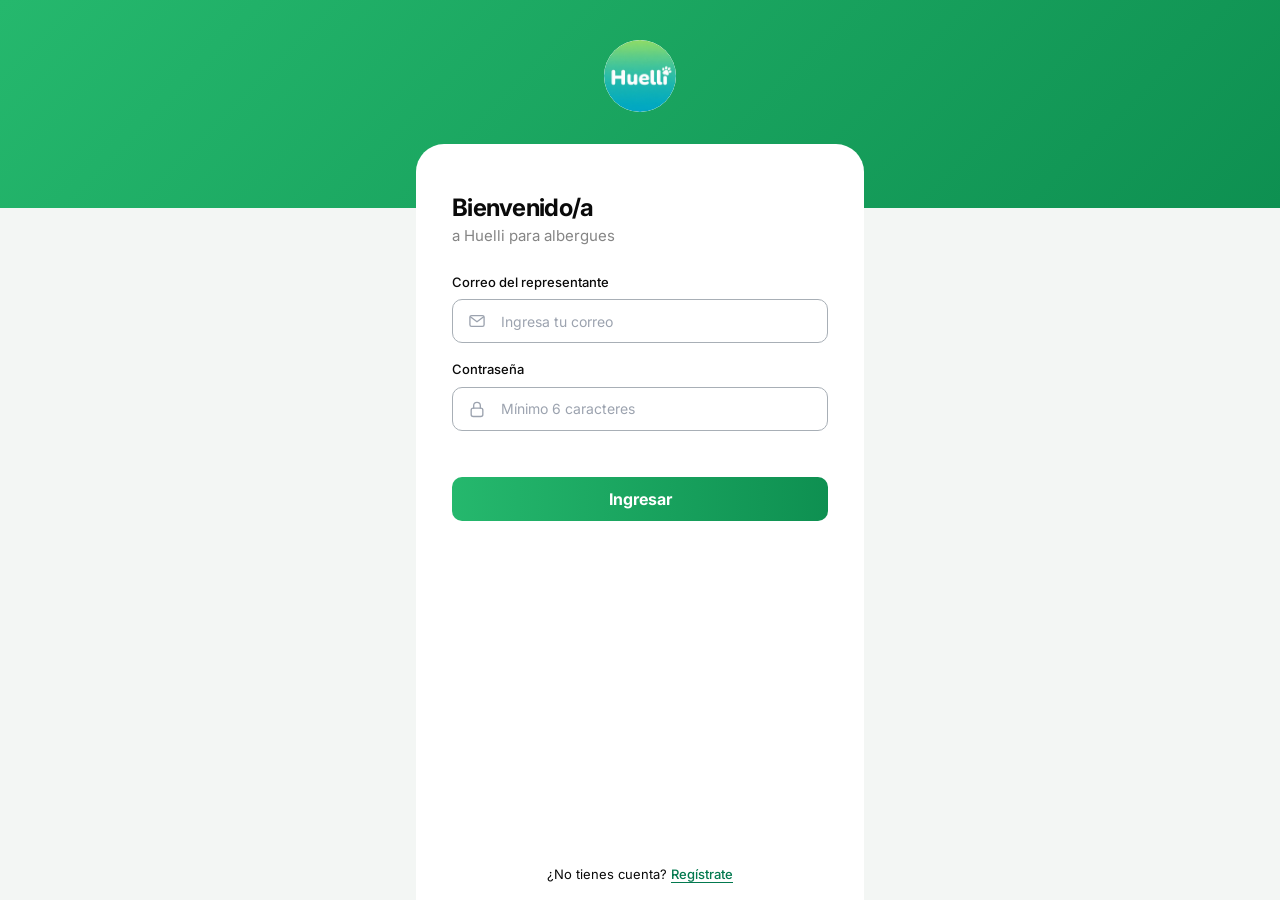
==== pages/albergue/login-albergue.html @ 8eae9578 "Update MVP screens, tutor link, and README." ====
<!DOCTYPE html>
<html lang="es">
<head>
  <meta charset="UTF-8" />
  <meta name="viewport" content="width=device-width, initial-scale=1.0, viewport-fit=cover" />
  <meta name="description" content="Inicio de sesión para albergues — Huelli MVP." />
  <title>Bienvenido/a · Albergue · Huelli MVP</title>
  <link rel="icon" href="../../assets/favicon.svg" type="image/svg+xml" />
  <link rel="preconnect" href="https://fonts.googleapis.com" />
  <link rel="preconnect" href="https://fonts.gstatic.com" crossorigin />
  <link href="https://fonts.googleapis.com/css2?family=Inter:wght@400;500;600;700&display=swap" rel="stylesheet" />
  <link rel="stylesheet" href="../../css/mvp.css?v=mvp-only" />
</head>
<body class="font-sans mvp-app mvp-login">
  <div class="mvp-shell mvp-shell--sheet">
    <p id="liveStatus" class="mvp-live-status" aria-live="polite" aria-atomic="true"></p>

    <header class="mvp-sheet-header mvp-login-hero">
      <div class="mvp-login-hero-inner">
        <div class="mvp-login-hero-badge">
          <img class="mvp-login-logo" src="../../assets/huelli-logo.jpg" alt="Huelli" />
        </div>
      </div>
    </header>

    <section class="mvp-sheet mvp-login-sheet">
      <div class="mvp-login-welcome">
        <h1 class="mvp-login-welcome-title">Bienvenido/a</h1>
        <p class="mvp-login-welcome-sub">a Huelli para albergues</p>
      </div>

      <form id="loginForm" class="huelli-form mvp-sheet-form mvp-login-form" novalidate>
        <div class="form-field mvp-form-field mvp-login-field">
          <label class="form-label" for="correo">Correo del representante</label>
          <div class="mvp-outline-field mvp-outline-field--static">
            <input
              id="correo"
              class="dash-input mvp-login-input"
              type="email"
              autocomplete="email"
              placeholder="Ingresa tu correo"
            />
            <span class="mvp-field-icon" aria-hidden="true">
              <svg viewBox="0 0 24 24" fill="none" stroke="currentColor" stroke-width="1.6" stroke-linecap="round" stroke-linejoin="round">
                <rect x="3.5" y="5.5" width="17" height="13" rx="2"/>
                <path d="m4 7 8 6 8-6"/>
              </svg>
            </span>
          </div>
          <p class="field-error" data-error-for="correo" hidden></p>
        </div>

        <div class="form-field mvp-form-field mvp-login-field">
          <label class="form-label" for="contrasena">Contraseña</label>
          <div class="mvp-outline-field mvp-outline-field--static">
            <input
              id="contrasena"
              class="dash-input mvp-login-input mvp-input-password"
              type="password"
              autocomplete="current-password"
              placeholder="Mínimo 6 caracteres"
            />
            <span class="mvp-field-icon mvp-field-icon--lock" aria-hidden="true">
              <svg viewBox="0 0 24 24" fill="none" stroke="currentColor" stroke-width="1.6" stroke-linecap="round" stroke-linejoin="round">
                <rect x="5" y="11" width="14" height="10" rx="2.5"/>
                <path d="M8 11V8a4 4 0 0 1 8 0v3"/>
              </svg>
            </span>
          </div>
          <p class="field-error" data-error-for="contrasena" hidden></p>
        </div>

        <button id="loginSubmit" type="submit" class="huelli-button mvp-submit mvp-touch-target" aria-busy="false">
          <span class="mvp-submit-label">Ingresar</span>
        </button>
      </form>

      <p class="mvp-login-help">
        ¿No tienes cuenta?
        <a href="signup-albergue.html">Regístrate</a>
      </p>
    </section>
  </div>

  <script src="../../js/mvp-shared.js"></script>
  <script src="../../js/auth-albergue.js"></script>
</body>
</html>
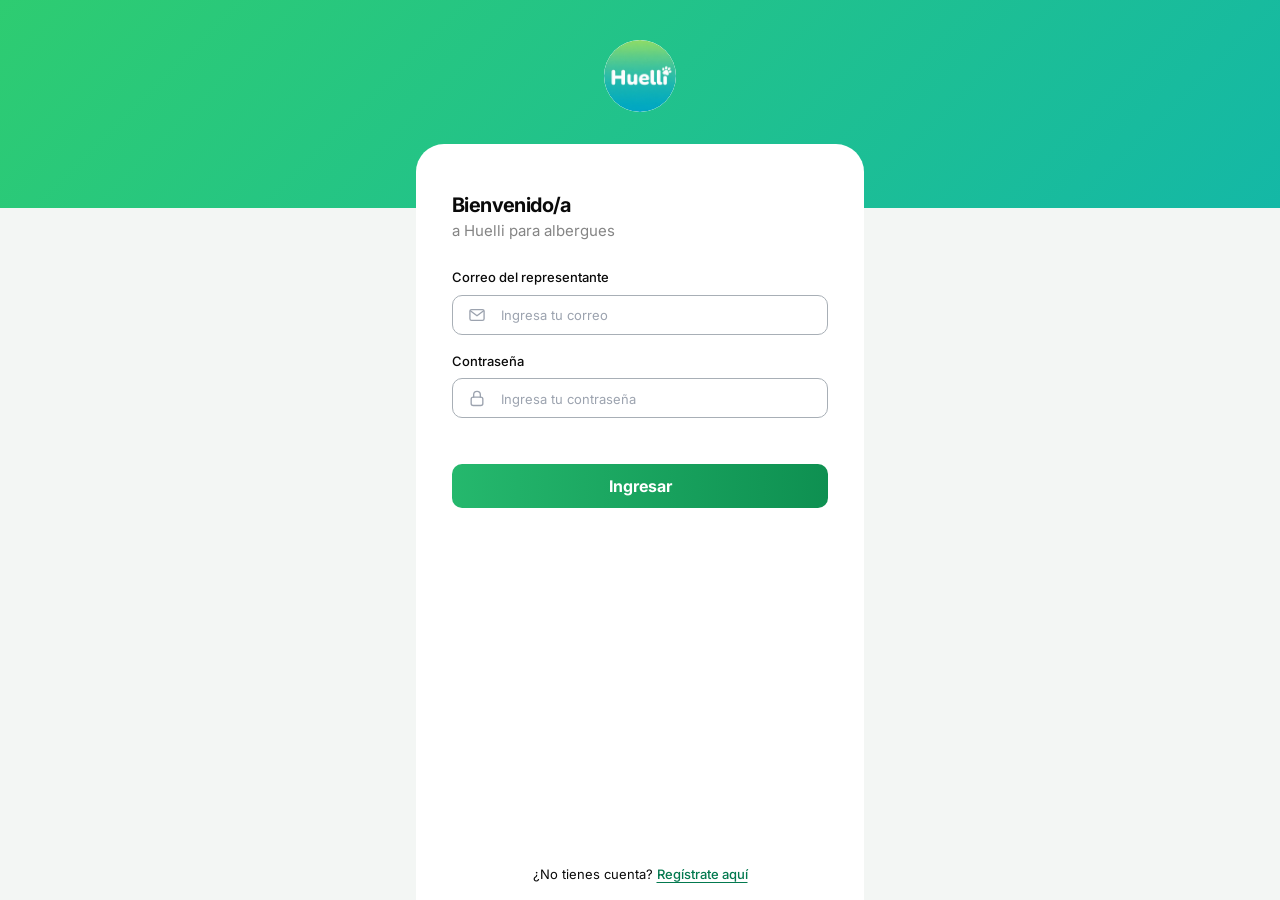
==== commit d5434488: "Rename mascota to animal and add the map objective. Aligns paths and Spanish copy with animal wordin" ====
--- a/pages/albergue/login-albergue.html
+++ b/pages/albergue/login-albergue.html
@@ -9,7 +9,7 @@
   <link rel="preconnect" href="https://fonts.googleapis.com" />
   <link rel="preconnect" href="https://fonts.gstatic.com" crossorigin />
   <link href="https://fonts.googleapis.com/css2?family=Inter:wght@400;500;600;700&display=swap" rel="stylesheet" />
-  <link rel="stylesheet" href="../../css/mvp.css?v=mvp-only" />
+  <link rel="stylesheet" href="../../css/mvp.css?v=ds-foundations" />
 </head>
 <body class="font-sans mvp-app mvp-login">
   <div class="mvp-shell mvp-shell--sheet">
@@ -58,7 +58,7 @@
               class="dash-input mvp-login-input mvp-input-password"
               type="password"
               autocomplete="current-password"
-              placeholder="Mínimo 6 caracteres"
+              placeholder="Ingresa tu contraseña"
             />
             <span class="mvp-field-icon mvp-field-icon--lock" aria-hidden="true">
               <svg viewBox="0 0 24 24" fill="none" stroke="currentColor" stroke-width="1.6" stroke-linecap="round" stroke-linejoin="round">
@@ -77,12 +77,16 @@
 
       <p class="mvp-login-help">
         ¿No tienes cuenta?
-        <a href="signup-albergue.html">Regístrate</a>
+        <a href="signup-albergue.html">Regístrate aquí</a>
       </p>
     </section>
   </div>
 
-  <script src="../../js/mvp-shared.js"></script>
-  <script src="../../js/auth-albergue.js"></script>
+  <script src="../../js/mvp-shared.js?v=pass8"></script>
+  <script src="../../js/auth-albergue.js?v=pass8"></script>
 </body>
 </html>
+
+
+
+
--- a/css/mvp.css
+++ b/css/mvp.css
@@ -0,0 +1,2175 @@
+@import url("./tokens.css");
+
+/* mvp.css — pantallas del MVP. Tokens: tokens.css */
+
+/* ——— 1) Base / reset (todas las páginas) ——— */
+
+*,
+*::before,
+*::after {
+  box-sizing: border-box;
+}
+
+html {
+  overflow-x: hidden;
+  -webkit-text-size-adjust: 100%;
+  background: var(--huelli-color-bg);
+}
+
+body,
+.font-sans,
+.mvp-app {
+  margin: 0;
+  font-family: var(--huelli-font-family);
+  color: var(--huelli-color-text);
+  -webkit-font-smoothing: antialiased;
+  -moz-osx-font-smoothing: grayscale;
+}
+
+img {
+  max-width: 100%;
+  height: auto;
+  display: block;
+}
+
+button,
+input,
+select,
+textarea {
+  font: inherit;
+  color: inherit;
+}
+
+/* ——— 2) Primitivos compartidos (form, button, chip, select)
+     Usados en login, signup, panel, registrar y modal tutor ——— */
+
+.huelli-form {
+  display: flex;
+  flex-direction: column;
+  gap: 22px;
+}
+
+.form-field {
+  display: flex;
+  flex-direction: column;
+  gap: 0;
+  min-width: 0;
+}
+
+.form-label {
+  display: block;
+  margin: 0 0 6px;
+  font-size: var(--huelli-font-sm);
+  line-height: 1.35;
+  font-weight: 500;
+  color: var(--huelli-color-text);
+}
+
+.dash-input {
+  width: 100%;
+  box-sizing: border-box;
+  margin: 0;
+  min-height: var(--huelli-control-input);
+  padding: 0 14px;
+  border: 1px solid var(--huelli-color-border);
+  border-radius: var(--huelli-radius-sm);
+  background: var(--huelli-color-surface);
+  color: var(--huelli-color-text);
+  font-size: var(--huelli-font-body);
+  line-height: 1.35;
+  outline: none;
+}
+
+.dash-input::placeholder {
+  color: var(--huelli-color-placeholder);
+  opacity: 1;
+  font-size: var(--huelli-font-sm);
+}
+
+.huelli-button {
+  display: inline-flex;
+  align-items: center;
+  justify-content: center;
+  min-height: var(--huelli-control-md);
+  box-sizing: border-box;
+  padding: 0 22px;
+  border: 1px solid var(--huelli-color-primary);
+  border-radius: var(--huelli-radius-md);
+  background: var(--huelli-color-primary);
+  color: var(--huelli-color-on-primary);
+  font-size: var(--huelli-font-body);
+  font-weight: 600;
+  line-height: 1;
+  text-decoration: none;
+  cursor: pointer;
+  transition: background-color var(--huelli-transition-fast), border-color var(--huelli-transition-fast);
+}
+
+.huelli-button:hover,
+.huelli-button:focus-visible {
+  border-color: var(--huelli-color-primary-hover);
+  background: var(--huelli-color-primary-hover);
+  color: var(--huelli-color-on-primary);
+}
+
+.huelli-button--secondary {
+  border-color: var(--huelli-color-border);
+  background: var(--huelli-color-surface);
+  color: var(--huelli-color-text);
+}
+
+.huelli-button.huelli-button--secondary:hover,
+.huelli-button.huelli-button--secondary:focus-visible,
+.huelli-button.huelli-button--secondary:active,
+.huelli-button.huelli-button--secondary:visited {
+  border-color: var(--huelli-color-primary);
+  background: var(--huelli-color-surface);
+  color: var(--huelli-color-primary);
+}
+
+.huelli-select-wrap {
+  position: relative;
+  display: block;
+  width: 100%;
+}
+
+.huelli-select-wrap > select {
+  width: 100%;
+  appearance: none;
+  -webkit-appearance: none;
+  padding-right: 2.25rem;
+  text-align: left;
+}
+
+.huelli-select-chevron {
+  position: absolute;
+  top: 50%;
+  right: 0.6rem;
+  width: 14px;
+  height: 14px;
+  transform: translateY(-50%);
+  pointer-events: none;
+  fill: none;
+  stroke: currentColor;
+  stroke-width: 2;
+  stroke-linecap: round;
+  stroke-linejoin: round;
+  color: var(--huelli-color-text-muted);
+}
+
+.registro-choice-chips {
+  display: flex;
+  flex-wrap: wrap;
+  gap: 8px;
+}
+
+.registro-choice-chips .choice-chip {
+  box-sizing: border-box;
+  min-height: 40px;
+  padding: 0 18px;
+  display: inline-flex;
+  align-items: center;
+  justify-content: center;
+  gap: 6px;
+  white-space: nowrap;
+  line-height: 1.2;
+  border: 0;
+  outline: none;
+  box-shadow: none;
+  border-radius: var(--huelli-radius-round);
+  background: var(--huelli-color-chip);
+  color: var(--huelli-color-text);
+  font: inherit;
+  font-size: var(--huelli-font-sm);
+  font-weight: 500;
+  cursor: pointer;
+}
+
+.registro-choice-chips .choice-chip:hover {
+  background: var(--huelli-color-chip-hover);
+}
+
+.registro-choice-chips .choice-chip.is-selected {
+  background: var(--huelli-color-text);
+  color: var(--huelli-color-on-primary);
+}
+
+.registro-choice-chips .choice-chip-emoji {
+  flex-shrink: 0;
+  line-height: 1;
+  font-size: 1.1em;
+}
+
+.registro-age-grid {
+  display: grid;
+  grid-template-columns: repeat(2, minmax(0, 1fr));
+  gap: 12px;
+}
+
+@media (prefers-reduced-motion: reduce) {
+  .huelli-button {
+    transition: none;
+  }
+}
+
+/* ——— 3) Shell y layout compartido (.mvp-app en todas las páginas HTML) ——— */
+
+.mvp-app {
+  min-height: 100vh;
+  min-height: 100dvh;
+  overflow-x: hidden;
+  max-width: 100%;
+  background: var(--huelli-color-bg);
+  color: var(--huelli-color-text);
+  padding-bottom: env(safe-area-inset-bottom, 0px);
+}
+
+.mvp-app.mvp-keyboard-open {
+  padding-bottom: calc(env(safe-area-inset-bottom, 0px) + var(--mvp-keyboard-offset, 0px));
+}
+
+.mvp-shell {
+  width: 100%;
+  max-width: 100%;
+  min-height: 100vh;
+  min-height: 100dvh;
+  margin: 0 auto;
+  padding: 0 max(var(--huelli-inset-sheet), env(safe-area-inset-left, 0px)) calc(32px + env(safe-area-inset-bottom, 0px));
+  padding-right: max(var(--huelli-inset-sheet), env(safe-area-inset-right, 0px));
+  overflow-x: hidden;
+  background: var(--huelli-color-platform);
+}
+
+.mvp-app.mvp-keyboard-open .mvp-shell {
+  padding-bottom: calc(24px + env(safe-area-inset-bottom, 0px) + var(--mvp-keyboard-offset, 0px));
+}
+
+/* ——— 4) Patrón App sheet — header verde + hoja blanca
+     HTML: login-albergue / signup-albergue / panel-albergue / registrar-animal-albergue ——— */
+.mvp-registro,
+.mvp-login,
+.mvp-panel {
+  background: var(--huelli-color-bg);
+}
+
+.mvp-shell--sheet {
+  padding: 0;
+  padding-left: 0;
+  padding-right: 0;
+  background: var(--huelli-color-primary);
+}
+
+.mvp-app.mvp-keyboard-open .mvp-shell--sheet {
+  padding-bottom: 0;
+}
+
+.mvp-sheet-header {
+  /* Mismo ritmo vertical en login / panel / registrar */
+  padding: calc(24px + env(safe-area-inset-top, 0px)) var(--huelli-inset-sheet) calc(32px + env(safe-area-inset-top, 0px));
+  color: var(--huelli-color-on-primary);
+  background: var(--huelli-color-primary);
+}
+
+.mvp-sheet-header-row {
+  display: flex;
+  align-items: center;
+  gap: 14px;
+  min-width: 0;
+}
+
+.mvp-sheet-back {
+  display: inline-flex;
+  align-items: center;
+  justify-content: center;
+  width: var(--huelli-control-md);
+  height: var(--huelli-control-md);
+  margin-left: -10px;
+  flex-shrink: 0;
+  border: 0;
+  border-radius: var(--huelli-radius-round);
+  background: transparent;
+  color: var(--huelli-color-on-primary);
+  text-decoration: none;
+  -webkit-tap-highlight-color: transparent;
+}
+
+.mvp-registro .mvp-sheet-back {
+  transition: background-color 0.2s ease;
+}
+
+.mvp-registro .mvp-sheet-back:hover,
+.mvp-registro .mvp-sheet-back:focus-visible {
+  background: rgba(255, 255, 255, 0.18);
+  color: var(--huelli-color-on-primary);
+}
+
+.mvp-sheet-back svg {
+  width: 24px;
+  height: 24px;
+}
+
+.mvp-sheet-title {
+  margin: 0;
+  font-size: var(--huelli-font-title);
+  font-weight: 700;
+  letter-spacing: -0.02em;
+  line-height: 1.2;
+  color: var(--huelli-color-on-primary);
+}
+
+.mvp-sheet-subtitle {
+  margin: 0;
+  font-size: var(--huelli-font-sm);
+  font-weight: 400;
+  line-height: 1.25;
+  color: rgba(255, 255, 255, 0.78);
+}
+
+/* Título + subtítulo alineados entre sí en el header verde */
+.mvp-header-heading {
+  min-width: 0;
+  display: flex;
+  flex-direction: column;
+  gap: 6px;
+}
+
+.mvp-login .mvp-sheet-header-row {
+  align-items: center;
+  gap: 14px;
+}
+
+.mvp-login-logo {
+  width: 38px;
+  height: 38px;
+  border-radius: var(--huelli-radius-control);
+  object-fit: cover;
+  flex-shrink: 0;
+}
+
+/* ——— 5) Auth — login + signup
+     HTML: pages/albergue/login-albergue.html
+           pages/albergue/signup-albergue.html (.mvp-login.mvp-signup) ——— */
+
+/* Hero verde centrado + card que solapa */
+.mvp-login .mvp-shell--sheet {
+  max-width: none;
+  width: 100%;
+  padding-left: 0;
+  padding-right: 0;
+  background: var(--huelli-color-login-canvas);
+}
+
+.mvp-login .mvp-sheet-header.mvp-login-hero {
+  display: flex;
+  align-items: flex-start;
+  justify-content: center;
+  width: 100%;
+  margin: 0;
+  padding: calc(28px + env(safe-area-inset-top, 0px)) var(--huelli-inset-sheet) 72px;
+  background: var(--huelli-gradient-hero);
+  border-radius: 0;
+  color: var(--huelli-color-on-primary);
+}
+
+.mvp-login-hero-inner {
+  display: flex;
+  flex-direction: column;
+  align-items: center;
+  text-align: center;
+  max-width: 280px;
+}
+
+.mvp-login-hero-badge {
+  display: flex;
+  align-items: center;
+  justify-content: center;
+  width: 72px;
+  height: 72px;
+  margin-bottom: 0;
+  border-radius: 50%;
+  overflow: hidden;
+  background: var(--huelli-color-surface);
+  box-shadow: none;
+}
+
+.mvp-login-hero-badge .mvp-login-logo {
+  width: 100%;
+  height: 100%;
+  border-radius: 50%;
+  object-fit: cover;
+}
+
+.mvp-login-welcome {
+  margin: 14px 0 28px;
+  flex-shrink: 0;
+}
+
+.mvp-login-welcome-title {
+  margin: 0;
+  font-size: var(--huelli-font-title);
+  font-weight: 700;
+  letter-spacing: -0.03em;
+  line-height: 1.15;
+  color: var(--huelli-color-text);
+}
+
+.mvp-login-welcome-sub {
+  margin: 4px 0 0;
+  font-size: 15px;
+  font-weight: 400;
+  line-height: 1.35;
+  color: var(--huelli-color-text-soft);
+}
+
+/* Ajuste header registrar — HTML: registrar-animal-albergue.html */
+.mvp-registro .mvp-sheet-header-row {
+  align-items: center;
+  gap: 6px;
+}
+
+.mvp-registro .mvp-header-heading {
+  flex: 1;
+}
+
+/* Panel + registrar: shell a ancho completo (header verde full-bleed)
+   HTML: panel-albergue.html · registrar-animal-albergue.html */
+.mvp-panel .mvp-shell--sheet,
+.mvp-registro .mvp-shell--sheet {
+  max-width: none;
+  width: 100%;
+  padding-left: 0;
+  padding-right: 0;
+}
+
+/* ——— 6) Panel albergue
+     HTML: pages/albergue/panel-albergue.html (.mvp-panel) ——— */
+
+.mvp-panel .mvp-sheet-header-row {
+  align-items: flex-start;
+  justify-content: space-between;
+  gap: 14px;
+}
+
+.mvp-panel .mvp-header-heading {
+  flex: 1;
+}
+
+.mvp-panel-heading {
+  min-width: 0;
+}
+
+.mvp-panel .mvp-fab-link {
+  margin-top: 0;
+  padding: 0 14px 0 10px;
+  min-height: 40px;
+  gap: 6px;
+  font-size: var(--huelli-font-body);
+  background: var(--huelli-color-surface);
+  color: var(--huelli-color-primary);
+  border: 1px solid rgba(255, 255, 255, 0.85);
+  box-shadow: none;
+}
+
+.mvp-panel .mvp-fab-link:hover {
+  background: rgba(255, 255, 255, 0.92);
+  color: var(--huelli-color-primary-hover);
+}
+
+.mvp-sheet,
+#registroFormPanel {
+  position: relative;
+  z-index: 1;
+  margin-top: -12px;
+  min-height: calc(100dvh - 120px);
+  padding: 28px var(--huelli-inset-sheet) calc(32px + env(safe-area-inset-bottom, 0px));
+  border: 0;
+  border-radius: 0;
+  background: var(--huelli-color-surface);
+  box-shadow: none;
+}
+
+.mvp-login,
+.mvp-panel,
+.mvp-registro {
+  padding-bottom: 0;
+  overflow: visible;
+}
+
+.mvp-login .mvp-shell--sheet,
+.mvp-panel .mvp-shell--sheet,
+.mvp-registro .mvp-shell--sheet {
+  display: flex;
+  flex-direction: column;
+  height: auto;
+  min-height: 100dvh;
+  max-height: none;
+  overflow: visible;
+}
+
+.mvp-login .mvp-sheet-header,
+.mvp-panel .mvp-sheet-header,
+.mvp-registro .mvp-sheet-header {
+  flex-shrink: 0;
+}
+
+.mvp-login .mvp-login-sheet {
+  flex: 1;
+  display: flex;
+  flex-direction: column;
+  min-height: auto;
+  margin: -48px 0 0;
+  padding: 28px var(--huelli-inset-sheet) 0;
+  border-radius: var(--huelli-radius-xl) var(--huelli-radius-xl) 0 0;
+  background: var(--huelli-color-surface);
+  box-shadow: none;
+  overflow: visible;
+}
+
+.mvp-login .mvp-sheet-form {
+  flex: 0 0 auto;
+}
+
+.mvp-app.mvp-keyboard-open.mvp-login .mvp-login-sheet {
+  padding-bottom: 0;
+}
+
+.mvp-panel .mvp-panel-sheet {
+  flex: 1;
+  display: flex;
+  flex-direction: column;
+  min-height: auto;
+  margin-top: -12px;
+  padding: 28px var(--huelli-inset-sheet) 0;
+  border-radius: 0;
+  overflow: visible;
+}
+
+.mvp-registro #registroFormPanel,
+.mvp-registro #registroSuccessPanel {
+  flex: 1;
+  min-height: auto;
+  overflow: visible;
+}
+
+.mvp-panel-scroll {
+  flex: 1;
+  min-height: auto;
+  overflow: visible;
+  padding-bottom: 8px;
+}
+
+.mvp-panel-sheet .mvp-panel-empty,
+.mvp-panel-sheet .mvp-logout-row {
+  margin-left: 0;
+  margin-right: 0;
+}
+
+.mvp-panel .mvp-logout-row {
+  flex-shrink: 0;
+  margin-top: 0;
+  padding-top: 10px;
+  padding-bottom: calc(10px + env(safe-area-inset-bottom, 0px));
+  border-top: 1px solid var(--huelli-color-divider);
+  background: var(--huelli-color-surface);
+}
+
+.mvp-app.mvp-keyboard-open .mvp-sheet {
+  padding-bottom: calc(24px + env(safe-area-inset-bottom, 0px) + var(--mvp-keyboard-offset, 0px));
+}
+
+.mvp-sheet-form {
+  margin-top: 0;
+}
+
+.mvp-sheet .mvp-lead {
+  margin: 8px 0 0;
+  font-size: var(--huelli-font-sm);
+  line-height: 1.45;
+  color: var(--huelli-color-text-muted);
+}
+
+.mvp-sheet h2 {
+  margin: 0;
+  font-size: var(--huelli-font-title);
+  font-weight: 700;
+  letter-spacing: -0.02em;
+}
+
+.mvp-app .form-label,
+.mvp-app .huelli-form .form-label,
+.mvp-app .huelli-form label {
+  color: var(--huelli-color-text);
+}
+
+.mvp-registro .form-label,
+.mvp-registro .huelli-form .form-label,
+.mvp-login .form-label,
+.mvp-login .huelli-form .form-label,
+.mvp-tutor-form .form-label {
+  font-size: var(--huelli-font-sm);
+  font-weight: 500;
+  color: var(--huelli-color-text);
+}
+
+.mvp-label-optional {
+  font-weight: 400;
+  color: var(--huelli-color-text);
+}
+
+.mvp-logout-row {
+  margin-top: 28px;
+  padding-top: 18px;
+  border-top: 1px solid var(--huelli-color-divider);
+}
+
+.mvp-logout {
+  display: inline-flex;
+  align-items: center;
+  justify-content: flex-start;
+  min-height: var(--huelli-control-md);
+  margin: 0;
+  padding: 4px 0;
+  border: 0;
+  background: transparent;
+  color: var(--huelli-color-danger-text);
+  font: inherit;
+  font-family: var(--huelli-font-family);
+  font-size: var(--huelli-font-sm);
+  font-weight: 500;
+  line-height: 1.4;
+  text-align: left;
+  text-decoration: none;
+  cursor: pointer;
+  -webkit-tap-highlight-color: transparent;
+}
+
+.mvp-panel .mvp-logout {
+  min-height: 36px;
+  padding-top: 6px;
+  padding-bottom: 6px;
+}
+
+.mvp-logout:hover {
+  color: var(--huelli-color-danger-text-hover);
+}
+
+.mvp-login-help {
+  margin: auto 0 0;
+  flex-shrink: 0;
+  padding-top: 16px;
+  padding-bottom: calc(16px + env(safe-area-inset-bottom, 0px));
+  text-align: center;
+  font-size: var(--huelli-font-sm);
+  line-height: 1.45;
+  color: var(--huelli-color-text);
+}
+
+.mvp-app.mvp-keyboard-open .mvp-login-help {
+  padding-bottom: calc(16px + env(safe-area-inset-bottom, 0px) + var(--mvp-keyboard-offset, 0px));
+}
+
+.mvp-login-help a {
+  font-weight: 500;
+  color: var(--huelli-color-primary-hover);
+  text-decoration: underline;
+  text-underline-offset: 3px;
+}
+
+.mvp-login-help a:hover {
+  color: var(--huelli-color-primary);
+}
+
+.mvp-touch-target {
+  min-width: var(--huelli-control-md);
+  min-height: var(--huelli-control-md);
+}
+
+.mvp-view {
+  transition: opacity 0.28s ease, transform 0.28s ease;
+}
+
+.mvp-view.is-hidden {
+  display: none !important;
+}
+
+.mvp-view.is-leaving {
+  opacity: 0;
+  transform: translateY(8px);
+  pointer-events: none;
+}
+
+.mvp-view.is-entering {
+  opacity: 0;
+  transform: translateY(10px);
+}
+
+.mvp-view.is-active {
+  opacity: 1;
+  transform: translateY(0);
+}
+
+.mvp-form-field {
+  scroll-margin-top: 88px;
+  scroll-margin-bottom: 120px;
+  border-radius: 12px;
+  padding: 2px;
+  margin: -2px;
+}
+
+.mvp-registro .mvp-form-field,
+.mvp-login .mvp-form-field {
+  scroll-margin-top: 24px;
+}
+
+/* ——— 7) Registrar animal
+     HTML: pages/albergue/registrar-animal-albergue.html (.mvp-registro)
+     Formulario, foto, progreso y pantalla de éxito ——— */
+
+.mvp-photo-block {
+  display: flex;
+  flex-direction: column;
+  align-items: center;
+  margin: 4px 0 8px;
+}
+
+.mvp-photo-trigger {
+  display: flex;
+  flex-direction: column;
+  align-items: center;
+  gap: 12px;
+  margin: 0;
+  padding: 0;
+  border: 0;
+  background: transparent;
+  font: inherit;
+  cursor: pointer;
+  -webkit-tap-highlight-color: transparent;
+}
+
+.mvp-photo-circle {
+  position: relative;
+  display: grid;
+  place-items: center;
+  width: 168px;
+  height: 168px;
+  overflow: hidden;
+  border-radius: var(--huelli-radius-round);
+  background: var(--huelli-color-photo-bg);
+  color: var(--huelli-color-photo-muted);
+}
+
+.mvp-photo-placeholder {
+  display: grid;
+  justify-items: center;
+  align-content: center;
+  gap: 8px;
+  padding: 20px;
+  text-align: center;
+}
+
+.mvp-photo-placeholder-text {
+  font-size: var(--huelli-font-sm);
+  font-weight: 400;
+  line-height: 1.25;
+  color: var(--huelli-color-photo-muted);
+}
+
+.mvp-photo-placeholder[hidden] {
+  display: none !important;
+}
+
+.mvp-photo-circle svg {
+  width: 40px;
+  height: 40px;
+}
+
+.mvp-photo-circle img {
+  position: absolute;
+  inset: 0;
+  width: 100%;
+  height: 100%;
+  object-fit: cover;
+}
+
+.mvp-photo-circle img[hidden] {
+  display: none !important;
+}
+
+.mvp-photo-link {
+  font-size: var(--huelli-font-body);
+  font-weight: 600;
+  line-height: 1.2;
+  color: var(--huelli-color-text-muted);
+}
+
+.mvp-registro .mvp-photo-link {
+  font-size: var(--huelli-font-xs);
+}
+
+.mvp-photo-trigger:active .mvp-photo-circle {
+  background: var(--huelli-color-chip-hover);
+}
+
+/* ——— 7b) Modal ajustar foto (crop)
+     HTML: pages/albergue/registrar-animal-albergue.html → #fotoCropModal ——— */
+.mvp-foto-crop-modal[hidden] {
+  display: none !important;
+}
+
+.mvp-foto-crop-modal {
+  position: fixed;
+  inset: 0;
+  z-index: var(--huelli-z-modal-top);
+  display: flex;
+  align-items: center;
+  justify-content: center;
+  padding: 16px;
+}
+
+.mvp-foto-crop-backdrop {
+  position: absolute;
+  inset: 0;
+  background: var(--huelli-overlay-modal-strong);
+}
+
+.mvp-foto-crop-sheet {
+  position: relative;
+  z-index: 1;
+  width: min(100%, var(--huelli-shell-max));
+  margin: 0;
+  padding: var(--huelli-modal-padding);
+  border-radius: var(--huelli-radius-sheet);
+  background: var(--huelli-color-surface);
+  box-shadow: var(--huelli-shadow-modal);
+}
+
+.mvp-foto-crop-sheet h2 {
+  margin: 0;
+  font-size: var(--huelli-font-title-sm);
+  font-weight: 700;
+  letter-spacing: -0.02em;
+  color: var(--huelli-color-text);
+}
+
+.mvp-foto-crop-hint {
+  margin: 6px 0 18px;
+  font-size: var(--huelli-font-sm);
+  color: var(--huelli-color-text-soft);
+}
+
+.mvp-foto-crop-stage {
+  display: grid;
+  place-items: center;
+  margin: 0 auto 20px;
+}
+
+.mvp-foto-crop-viewport {
+  position: relative;
+  width: 240px;
+  height: 240px;
+  overflow: hidden;
+  border-radius: var(--huelli-radius-round);
+  background: var(--huelli-color-photo-bg);
+  touch-action: none;
+  cursor: grab;
+  user-select: none;
+  -webkit-user-select: none;
+  box-shadow: inset 0 0 0 2px rgba(4, 155, 102, 0.35);
+}
+
+.mvp-foto-crop-viewport.is-dragging {
+  cursor: grabbing;
+}
+
+.mvp-foto-crop-image {
+  position: absolute;
+  top: 0;
+  left: 0;
+  max-width: none;
+  transform-origin: 0 0;
+  pointer-events: none;
+  will-change: transform;
+}
+
+.mvp-foto-crop-actions {
+  display: grid;
+  grid-template-columns: 1fr 1fr;
+  gap: 10px;
+}
+
+/* Auth — campos con ícono (login / signup)
+   HTML: login-albergue.html · signup-albergue.html */
+.mvp-outline-field {
+  position: relative;
+  display: block;
+  width: 100%;
+}
+
+.mvp-login-form {
+  gap: 18px;
+}
+
+.mvp-signup .mvp-login-form {
+  gap: 24px;
+}
+
+.mvp-signup .mvp-login-form .mvp-submit {
+  margin-top: 18px;
+}
+
+.mvp-signup .mvp-login-hero {
+  padding-bottom: 56px;
+}
+
+.mvp-login-form .mvp-submit {
+  margin-top: 28px;
+  border: none;
+  border-radius: var(--huelli-radius-control);
+  background: var(--huelli-gradient-cta);
+  color: var(--huelli-color-on-primary);
+  font-size: 16px;
+  font-weight: 700;
+  transition:
+    background 0.28s ease,
+    filter 0.28s ease;
+}
+
+.mvp-login-form .mvp-submit:hover,
+.mvp-login-form .mvp-submit:focus-visible {
+  border: none;
+  background: var(--huelli-gradient-cta-hover);
+  color: var(--huelli-color-on-primary);
+}
+
+.mvp-registro .mvp-submit {
+  gap: 8px;
+  min-height: 48px;
+  margin-top: 16px;
+  border: none;
+  border-radius: var(--huelli-radius-control);
+  background: var(--huelli-gradient-cta);
+  color: var(--huelli-color-on-primary);
+  font-size: 16px;
+  font-weight: 700;
+  box-shadow: var(--huelli-shadow-card);
+  transition:
+    background 0.28s ease,
+    filter 0.28s ease;
+}
+
+.mvp-registro .mvp-submit:hover,
+.mvp-registro .mvp-submit:focus-visible {
+  border: none;
+  background: var(--huelli-gradient-cta-hover);
+  color: var(--huelli-color-on-primary);
+}
+
+.mvp-registro .mvp-submit-label {
+  display: inline-flex;
+  align-items: center;
+  justify-content: center;
+  gap: 8px;
+}
+
+.mvp-registro .mvp-submit-icon {
+  width: 18px;
+  height: 18px;
+  flex-shrink: 0;
+}
+
+.mvp-login-form .mvp-login-field {
+  margin: 0;
+  padding: 0;
+  background: transparent;
+}
+
+.mvp-login-form .form-label {
+  display: block;
+  margin-bottom: 8px;
+  color: var(--huelli-color-text);
+  font-size: var(--huelli-font-sm);
+  font-weight: 600;
+}
+
+.mvp-outline-field--static .mvp-login-input::placeholder,
+.mvp-outline-field--static .mvp-login-input::-webkit-input-placeholder {
+  color: var(--huelli-color-placeholder) !important;
+  -webkit-text-fill-color: var(--huelli-color-placeholder) !important;
+  opacity: 1 !important;
+  font-size: var(--huelli-font-sm) !important;
+}
+
+.mvp-field-icon--lock {
+  color: var(--huelli-color-placeholder);
+}
+
+.mvp-login-input {
+  border-radius: var(--huelli-radius-control);
+  min-height: var(--huelli-control-input);
+  height: var(--huelli-control-input);
+  padding-top: 0;
+  padding-bottom: 0;
+  padding-left: 48px;
+  padding-right: 16px;
+  border: 1px solid var(--huelli-color-input-border);
+  background: var(--huelli-color-surface);
+  color: var(--huelli-color-text);
+  font-size: var(--huelli-font-body);
+  line-height: 1.35;
+  box-shadow: none;
+  outline: none;
+  transition: border-color 0.28s ease;
+}
+
+.mvp-login-input::placeholder {
+  color: var(--huelli-color-placeholder) !important;
+  -webkit-text-fill-color: var(--huelli-color-placeholder) !important;
+  opacity: 1 !important;
+  font-size: var(--huelli-font-sm) !important;
+}
+
+.mvp-login-input:hover {
+  border-color: var(--huelli-color-input-border-hover);
+  background: var(--huelli-color-surface);
+}
+
+.mvp-outline-field:focus-within .mvp-login-input,
+.mvp-outline-field.is-active .mvp-login-input,
+.mvp-outline-field:focus-within .mvp-login-input:hover,
+.mvp-outline-field:focus-within .mvp-login-input:focus,
+.mvp-outline-field:focus-within .mvp-login-input:focus-visible,
+.mvp-outline-field.is-active .mvp-login-input:focus,
+.mvp-outline-field.is-active .mvp-login-input:focus-visible {
+  border-color: var(--huelli-color-text);
+  background: var(--huelli-color-surface);
+  outline: none;
+  box-shadow: none;
+}
+
+.mvp-login-input.is-invalid {
+  border-color: var(--huelli-color-danger);
+}
+
+/* Errores de validación — login, signup, registrar, modal tutor */
+.mvp-app .field-error {
+  margin: 6px 0 0;
+  color: var(--huelli-color-danger);
+  font-size: var(--huelli-font-xs);
+  line-height: 1.35;
+}
+
+.mvp-app .field-error[hidden] {
+  display: none !important;
+}
+
+.mvp-login-input:-webkit-autofill,
+.mvp-login-input:-webkit-autofill:hover,
+.mvp-login-input:-webkit-autofill:focus {
+  -webkit-text-fill-color: var(--huelli-color-text);
+  box-shadow: 0 0 0 1000px var(--huelli-color-surface) inset;
+  transition: background-color 99999s ease-out;
+}
+
+.mvp-login .mvp-field-icon {
+  left: 14px;
+  right: auto;
+  width: 22px;
+  height: 22px;
+  color: var(--huelli-color-placeholder);
+}
+
+.mvp-login .mvp-field-icon svg {
+  width: 20px;
+  height: 20px;
+}
+
+.mvp-field-icon {
+  position: absolute;
+  top: 50%;
+  right: 12px;
+  transform: translateY(-50%);
+  display: inline-flex;
+  align-items: center;
+  justify-content: center;
+  width: 28px;
+  height: 28px;
+  color: var(--huelli-color-text);
+  pointer-events: none;
+}
+
+.mvp-field-icon svg {
+  width: 22px;
+  height: 22px;
+}
+
+.mvp-input-soft {
+  border-radius: var(--huelli-radius-lg);
+  min-height: var(--huelli-control-input);
+  height: var(--huelli-control-input);
+  padding-left: 16px;
+  padding-right: 16px;
+  width: 100%;
+  max-width: 100%;
+  font-size: var(--huelli-font-body);
+  line-height: 1.35;
+  border: 1px solid transparent;
+  background: var(--huelli-color-input-fill);
+  box-shadow: none;
+}
+
+.mvp-input-soft:hover,
+.mvp-input-soft:focus,
+.mvp-input-soft:focus-visible,
+.mvp-input-soft:active {
+  background: var(--huelli-color-input-fill);
+}
+
+.mvp-input-soft:focus,
+.mvp-input-soft:focus-visible {
+  border-color: var(--huelli-color-primary);
+  outline: var(--huelli-focus-ring);
+  outline-offset: 1px;
+}
+
+.mvp-input-soft:-webkit-autofill,
+.mvp-input-soft:-webkit-autofill:hover,
+.mvp-input-soft:-webkit-autofill:focus {
+  -webkit-text-fill-color: var(--huelli-color-text);
+  caret-color: var(--huelli-color-text);
+  box-shadow: 0 0 0 1000px var(--huelli-color-input-fill) inset;
+  transition: background-color 9999s ease-out;
+}
+
+.mvp-textarea-soft {
+  border-radius: var(--huelli-radius-lg);
+  min-height: 88px;
+  padding: 10px 12px;
+  width: 100%;
+  max-width: 100%;
+  font-size: var(--huelli-font-body);
+  line-height: 1.35;
+  resize: vertical;
+  border: 1px solid transparent;
+  background: var(--huelli-color-input-fill);
+}
+
+.mvp-textarea-soft:hover,
+.mvp-textarea-soft:focus,
+.mvp-textarea-soft:focus-visible,
+.mvp-textarea-soft:active {
+  background: var(--huelli-color-input-fill);
+}
+
+.mvp-textarea-soft:focus,
+.mvp-textarea-soft:focus-visible {
+  border-color: var(--huelli-color-primary);
+  outline: var(--huelli-focus-ring);
+  outline-offset: 1px;
+}
+
+.mvp-app input::-webkit-input-placeholder,
+.mvp-app textarea::-webkit-input-placeholder {
+  color: var(--huelli-color-placeholder);
+  -webkit-text-fill-color: var(--huelli-color-placeholder);
+  opacity: 1;
+  font-size: var(--huelli-font-sm);
+}
+
+.mvp-app input::-moz-placeholder,
+.mvp-app textarea::-moz-placeholder {
+  color: var(--huelli-color-placeholder);
+  opacity: 1;
+  font-size: var(--huelli-font-sm);
+}
+
+.mvp-app input::placeholder,
+.mvp-app textarea::placeholder {
+  color: var(--huelli-color-placeholder);
+  opacity: 1;
+  font-size: var(--huelli-font-sm);
+}
+
+/* Registrar animal — inputs outline (HTML: registrar-animal-albergue.html) */
+.mvp-registro .mvp-input-soft,
+.mvp-registro .mvp-textarea-soft {
+  border: 1px solid var(--huelli-color-input-border);
+  min-height: var(--huelli-control-input);
+  height: var(--huelli-control-input);
+  padding-top: 0;
+  padding-bottom: 0;
+  padding-left: 12px;
+  padding-right: 12px;
+  border-radius: var(--huelli-radius-sheet);
+  background: var(--huelli-color-surface);
+  transition: border-color 0.28s ease;
+}
+
+.mvp-registro .mvp-textarea-soft {
+  min-height: 88px;
+  height: auto;
+  padding-top: 10px;
+  padding-bottom: 10px;
+}
+
+.mvp-registro .mvp-input-soft:hover,
+.mvp-registro .mvp-textarea-soft:hover {
+  border-color: var(--huelli-color-primary);
+}
+
+.mvp-registro .mvp-input-soft:focus,
+.mvp-registro .mvp-input-soft:focus-visible,
+.mvp-registro .mvp-textarea-soft:focus,
+.mvp-registro .mvp-textarea-soft:focus-visible {
+  border-color: var(--huelli-color-primary);
+  background: var(--huelli-color-surface);
+  outline: none;
+}
+
+.mvp-registro .mvp-input-soft.is-invalid,
+.mvp-registro .mvp-textarea-soft.is-invalid,
+.mvp-registro .mvp-form-field.is-invalid .mvp-input-soft,
+.mvp-registro .mvp-form-field.is-invalid .mvp-textarea-soft {
+  border-color: var(--huelli-color-danger);
+  outline: var(--huelli-focus-ring-danger);
+  outline-offset: 1px;
+}
+
+.mvp-registro .mvp-input-soft.is-invalid:hover,
+.mvp-registro .mvp-textarea-soft.is-invalid:hover,
+.mvp-registro .mvp-form-field.is-invalid .mvp-input-soft:hover,
+.mvp-registro .mvp-form-field.is-invalid .mvp-textarea-soft:hover,
+.mvp-registro .mvp-input-soft.is-invalid:focus,
+.mvp-registro .mvp-input-soft.is-invalid:focus-visible,
+.mvp-registro .mvp-textarea-soft.is-invalid:focus,
+.mvp-registro .mvp-textarea-soft.is-invalid:focus-visible {
+  border-color: var(--huelli-color-danger);
+}
+
+.mvp-registro .mvp-form-row {
+  display: flex;
+  flex-direction: column;
+  gap: 22px;
+}
+
+.mvp-registro .mvp-form-row .mvp-form-field {
+  min-width: 0;
+}
+
+.mvp-app .registro-choice-chips .choice-chip {
+  min-height: var(--huelli-control-input);
+  min-width: 0;
+  padding: 0 14px;
+  gap: 6px;
+  justify-content: center;
+  -webkit-tap-highlight-color: transparent;
+}
+
+/* Registrar animal — chips (HTML: registrar-animal-albergue.html) */
+.mvp-registro .registro-choice-chips .choice-chip {
+  min-height: var(--huelli-control-input);
+  min-width: 0;
+  width: max-content;
+  max-width: 100%;
+  padding: 0 14px;
+  border: 1px solid var(--huelli-color-input-border);
+  border-radius: var(--huelli-radius-sheet);
+  background: var(--huelli-color-surface);
+  color: var(--huelli-color-text);
+  box-shadow: none;
+  transition: border-color 0.28s ease, background-color 0.28s ease, color 0.28s ease;
+}
+
+.mvp-registro .registro-choice-chips .choice-chip:hover,
+.mvp-registro .registro-choice-chips .choice-chip:focus-visible {
+  border-color: var(--huelli-color-primary);
+  background: var(--huelli-color-surface);
+  color: var(--huelli-color-text);
+}
+
+.mvp-registro .registro-choice-chips .choice-chip.is-selected,
+.mvp-registro .registro-choice-chips .choice-chip.is-selected:hover,
+.mvp-registro .registro-choice-chips .choice-chip.is-selected:focus,
+.mvp-registro .registro-choice-chips .choice-chip.is-selected:focus-visible,
+.mvp-registro .registro-choice-chips .choice-chip.is-selected:active {
+  border-color: var(--huelli-color-primary);
+  background: var(--huelli-color-primary);
+  color: var(--huelli-color-on-primary);
+}
+
+.mvp-app .mvp-form-field.is-invalid .registro-choice-chips,
+.mvp-app .mvp-form-field.is-invalid .registro-age-grid {
+  outline: var(--huelli-focus-ring-danger);
+  outline-offset: 2px;
+  border-radius: var(--huelli-radius-md);
+}
+
+.mvp-registro .mvp-form-field.is-invalid .registro-choice-chips .choice-chip {
+  border-color: var(--huelli-color-danger);
+}
+
+.mvp-registro .mvp-form-field.is-invalid .registro-choice-chips .choice-chip:hover,
+.mvp-registro .mvp-form-field.is-invalid .registro-choice-chips .choice-chip:focus-visible {
+  border-color: var(--huelli-color-danger);
+}
+
+.mvp-app .registro-age-grid input[type="number"] {
+  -moz-appearance: textfield;
+  appearance: textfield;
+}
+
+.mvp-app .registro-age-grid input[type="number"]::-webkit-outer-spin-button,
+.mvp-app .registro-age-grid input[type="number"]::-webkit-inner-spin-button {
+  -webkit-appearance: none;
+  margin: 0;
+}
+
+.mvp-photo-block .field-error {
+  margin-top: 8px;
+  text-align: center;
+}
+
+.mvp-submit {
+  width: 100%;
+  min-height: var(--huelli-control-md);
+  margin-top: 8px;
+  position: relative;
+}
+
+.mvp-submit.is-loading {
+  pointer-events: none;
+}
+
+.mvp-submit.is-loading .mvp-submit-label {
+  opacity: 0;
+}
+
+.mvp-submit.is-loading::after {
+  content: "";
+  position: absolute;
+  inset: 0;
+  margin: auto;
+  width: 20px;
+  height: 20px;
+  border: 2px solid rgba(255, 255, 255, 0.35);
+  border-top-color: var(--huelli-color-on-primary);
+  border-radius: 50%;
+  animation: mvp-spin 0.7s linear infinite;
+}
+
+@keyframes mvp-spin {
+  to {
+    transform: rotate(360deg);
+  }
+}
+
+.mvp-progress {
+  margin-top: 12px;
+  animation: mvp-fade-in 0.25s ease;
+}
+
+@keyframes mvp-fade-in {
+  from {
+    opacity: 0;
+    transform: translateY(4px);
+  }
+  to {
+    opacity: 1;
+    transform: translateY(0);
+  }
+}
+
+.mvp-progress-bar {
+  height: 6px;
+  overflow: hidden;
+  border-radius: var(--huelli-radius-round);
+  background: var(--huelli-color-thumb-bg);
+}
+
+.mvp-progress-fill {
+  height: 100%;
+  width: 0;
+  border-radius: inherit;
+  background: var(--huelli-color-primary);
+  transition: width 0.2s ease;
+}
+
+.mvp-progress-meta {
+  margin-top: 6px;
+  display: flex;
+  justify-content: space-between;
+  font-size: var(--huelli-font-xs);
+  color: var(--huelli-color-text-soft);
+}
+
+.mvp-live-status {
+  position: absolute;
+  width: 1px;
+  height: 1px;
+  padding: 0;
+  margin: -1px;
+  overflow: hidden;
+  clip: rect(0, 0, 0, 0);
+  white-space: nowrap;
+  border: 0;
+}
+
+/* Registrar animal — éxito (#registroSuccessPanel) */
+.mvp-success-icon {
+  width: 40px;
+  height: 40px;
+  margin: 0 auto 12px;
+  display: grid;
+  place-items: center;
+}
+
+.mvp-success-icon img {
+  width: 40px;
+  height: 40px;
+  display: block;
+}
+
+.mvp-success-title {
+  text-align: center;
+}
+
+.mvp-code {
+  display: block;
+  margin-top: 4px;
+  font-size: var(--huelli-font-title-sm);
+  color: var(--huelli-color-text);
+}
+
+.mvp-actions-stack {
+  margin-top: 18px;
+  display: flex;
+  flex-direction: column;
+  gap: 10px;
+}
+
+.mvp-actions-stack .huelli-button,
+.mvp-actions-stack .huelli-button--secondary {
+  width: 100%;
+  min-height: var(--huelli-control-md);
+}
+
+.mvp-actions-stack .huelli-button.huelli-button--secondary,
+.mvp-actions-stack .huelli-button.huelli-button--secondary:hover,
+.mvp-actions-stack .huelli-button.huelli-button--secondary:focus-visible,
+.mvp-actions-stack .huelli-button.huelli-button--secondary:active,
+.mvp-actions-stack .huelli-button.huelli-button--secondary:visited {
+  background: var(--huelli-color-surface);
+  border: 1px solid var(--huelli-color-border);
+  color: var(--huelli-color-text);
+}
+
+.mvp-actions-stack .huelli-button.huelli-button--secondary:hover,
+.mvp-actions-stack .huelli-button.huelli-button--secondary:focus-visible,
+.mvp-actions-stack .huelli-button.huelli-button--secondary:active {
+  border-color: var(--huelli-color-primary);
+  color: var(--huelli-color-primary);
+}
+
+/* ——— 8) Ficha pública
+     HTML: pages/animal/perfil-animal.html (.mvp-public)
+     Ej.: Luna (HU-0001) · Coco (HU-0002) ——— */
+
+.mvp-public-hero {
+  overflow: hidden;
+  border-radius: var(--huelli-radius-md);
+  border: 0;
+  background: var(--huelli-color-surface);
+  box-shadow: var(--huelli-shadow-card);
+  max-width: 100%;
+}
+
+.mvp-public-photo {
+  display: block;
+  aspect-ratio: 16 / 9;
+  width: 100%;
+  max-width: 100%;
+  max-height: 42vh;
+  object-fit: cover;
+  background: var(--huelli-color-thumb-bg);
+}
+
+.mvp-public-pet-header {
+  padding: 14px 16px 16px;
+  color: var(--huelli-color-on-primary);
+  background: var(--huelli-color-primary);
+}
+
+.mvp-public-title-row {
+  display: flex;
+  align-items: flex-start;
+  justify-content: space-between;
+  gap: 12px;
+  flex-wrap: wrap;
+}
+
+.mvp-public-pet-heading {
+  min-width: 0;
+}
+
+.mvp-public-pet-code {
+  margin: 0 0 4px;
+  font-size: var(--huelli-font-xs);
+  font-weight: 600;
+  letter-spacing: 0.02em;
+  color: rgba(255, 255, 255, 0.85);
+}
+
+.mvp-public-title-row h1 {
+  margin: 0;
+  font-size: clamp(24px, 7vw, 28px);
+  font-weight: 700;
+  letter-spacing: -0.03em;
+  line-height: 1.15;
+  color: var(--huelli-color-on-primary);
+  word-break: break-word;
+}
+
+.mvp-public-pet-name {
+  display: flex;
+  align-items: center;
+  gap: 4px;
+}
+
+.mvp-public-sex-icon {
+  display: inline-flex;
+  flex: none;
+  align-items: center;
+  justify-content: center;
+  width: 1em;
+  height: 1em;
+  color: var(--huelli-color-on-primary);
+}
+
+.mvp-public-sex-icon svg {
+  width: 100%;
+  height: 100%;
+}
+
+.mvp-public-sex-icon svg[hidden] {
+  display: none;
+}
+
+.mvp-public-pet-header .mvp-status-badge {
+  background: var(--huelli-color-surface);
+  color: var(--huelli-color-primary-hover);
+  border: 1px solid rgba(255, 255, 255, 0.85);
+}
+
+.mvp-public-pet-header .mvp-status-badge.is-shelter {
+  background: var(--huelli-color-surface);
+  color: var(--huelli-color-primary-hover);
+  border-color: rgba(255, 255, 255, 0.85);
+}
+
+.mvp-public-pet-header .mvp-status-badge.is-adopted {
+  background: rgba(255, 255, 255, 0.22);
+  color: var(--huelli-color-on-primary);
+  border-color: rgba(255, 255, 255, 0.45);
+}
+
+.mvp-public-body {
+  padding: 18px 16px 20px;
+}
+
+.mvp-status-badge {
+  display: inline-flex;
+  align-items: center;
+  justify-content: center;
+  min-height: 28px;
+  padding: 6px 12px;
+  border-radius: var(--huelli-radius-round);
+  font-size: var(--huelli-font-xs);
+  font-weight: 600;
+  white-space: nowrap;
+  flex-shrink: 0;
+}
+
+.mvp-status-badge.is-shelter {
+  background: var(--huelli-color-success-soft);
+  color: var(--huelli-color-primary-hover);
+}
+
+.mvp-status-badge.is-adopted {
+  background: var(--huelli-color-adopted-bg);
+  color: var(--huelli-color-adopted-text);
+}
+
+.mvp-meta-list {
+  margin: 0;
+  padding: 0;
+  list-style: none;
+  display: grid;
+  gap: 8px;
+}
+
+.mvp-meta-list li {
+  display: flex;
+  gap: 8px;
+  font-size: var(--huelli-font-body);
+  line-height: 1.4;
+  min-width: 0;
+}
+
+.mvp-meta-list strong {
+  min-width: 78px;
+  flex-shrink: 0;
+  color: var(--huelli-color-text-soft);
+  font-weight: 500;
+}
+
+.mvp-meta-list span {
+  min-width: 0;
+  word-break: break-word;
+}
+
+.mvp-notes {
+  margin-top: 16px;
+  padding: 14px;
+  border-radius: var(--huelli-radius-sm);
+  background: var(--huelli-color-platform);
+  font-size: var(--huelli-font-body);
+  line-height: 1.5;
+  color: rgba(10, 10, 10, 0.82);
+  word-break: break-word;
+}
+
+.mvp-public-body .mvp-notes {
+  padding-left: 0;
+  padding-right: 0;
+  background: transparent;
+  border-radius: 0;
+}
+
+.mvp-notes h2 {
+  margin: 0 0 6px;
+  font-size: var(--huelli-font-sm);
+  font-weight: 600;
+  color: var(--huelli-color-text);
+}
+
+.mvp-cuenta-con h2 {
+  margin-bottom: 10px;
+}
+
+.mvp-tag-list {
+  margin: 0;
+  padding: 0;
+  list-style: none;
+  display: flex;
+  flex-wrap: wrap;
+  gap: 8px;
+}
+
+.mvp-tag-list li {
+  display: inline-flex;
+  align-items: center;
+  min-height: 28px;
+  padding: 6px 12px;
+  border-radius: var(--huelli-radius-sm);
+  font-size: var(--huelli-font-xs);
+  font-weight: 600;
+  background: var(--huelli-color-success-soft);
+  color: var(--huelli-color-primary-hover);
+}
+
+/* Panel — secciones En albergue / Adoptados (vuelve a panel-albergue.html) */
+.mvp-panel-section {
+  margin-top: 20px;
+}
+
+.mvp-panel-section:first-child {
+  margin-top: 0;
+}
+
+.mvp-panel-section-header {
+  margin: 0 0 12px;
+  padding: 0;
+  color: var(--huelli-color-text);
+  background: none;
+}
+
+.mvp-panel-section-title {
+  display: flex;
+  align-items: center;
+  justify-content: space-between;
+  width: 100%;
+  margin: 0;
+  font-size: 16px;
+  font-weight: 600;
+  letter-spacing: -0.02em;
+  color: var(--huelli-color-text);
+  background: none;
+}
+
+.mvp-panel-empty {
+  margin: 0 0 12px;
+  padding: 16px 14px;
+  border: 0;
+  border-radius: var(--huelli-radius-md);
+  background: var(--huelli-color-input-fill);
+  font-size: var(--huelli-font-sm);
+  line-height: 1.45;
+  color: var(--huelli-color-text-soft);
+  text-align: center;
+}
+
+.mvp-panel-list {
+  margin: 0;
+  padding: 0;
+  list-style: none;
+  display: grid;
+  gap: 0;
+}
+
+.mvp-panel-item {
+  display: grid;
+  grid-template-columns: 56px minmax(0, 1fr) auto;
+  grid-template-areas: "thumb info actions";
+  gap: 12px;
+  align-items: start;
+  padding: 14px 4px;
+  border: 0;
+  border-bottom: 1px solid var(--huelli-color-divider);
+  border-radius: 0;
+  background: var(--huelli-color-surface);
+  box-shadow: none;
+  max-width: 100%;
+}
+
+.mvp-panel-list .mvp-panel-item:last-child {
+  border-bottom: 0;
+}
+
+.mvp-panel-photo {
+  grid-area: thumb;
+  position: relative;
+  z-index: 1;
+  display: block;
+  width: 56px;
+  height: 56px;
+  overflow: hidden;
+  border-radius: var(--huelli-radius-round);
+  background: var(--huelli-color-thumb-bg);
+  cursor: pointer;
+  -webkit-tap-highlight-color: transparent;
+  pointer-events: auto;
+  outline: 2px solid transparent;
+  outline-offset: 2px;
+  transition: outline-color 0.28s ease;
+}
+
+.mvp-panel-photo img {
+  width: 100%;
+  height: 100%;
+  object-fit: cover;
+}
+
+.mvp-panel-photo:hover,
+.mvp-panel-photo:focus-visible {
+  outline-color: var(--huelli-color-primary);
+}
+
+.mvp-panel-item > div:first-of-type {
+  grid-area: info;
+  min-width: 0;
+}
+
+.mvp-panel-item h3 {
+  margin: 0;
+  font-size: 15px;
+  font-weight: 700;
+  word-break: break-word;
+}
+
+.mvp-panel-item p {
+  margin: 2px 0 0;
+  font-size: var(--huelli-font-xs);
+  color: var(--huelli-color-text-soft);
+  word-break: break-word;
+}
+
+.mvp-panel-actions {
+  grid-area: actions;
+  display: flex;
+  flex-wrap: wrap;
+  align-items: center;
+  justify-content: flex-end;
+  gap: 8px;
+  width: auto;
+  min-width: min-content;
+}
+
+/* Enlaces Editar / Asignar·Ver tutor en tarjetas del panel */
+.mvp-tutor-btn {
+  display: inline-block;
+  margin: 4px 0 0;
+  padding: 0;
+  border: 0;
+  border-radius: 0;
+  background: none;
+  color: var(--huelli-color-primary);
+  font: inherit;
+  font-size: var(--huelli-font-xs);
+  font-weight: 600;
+  text-decoration: underline;
+  text-underline-offset: 2px;
+  cursor: pointer;
+  -webkit-tap-highlight-color: transparent;
+}
+
+.mvp-tutor-btn:visited {
+  color: var(--huelli-color-primary);
+}
+
+.mvp-tutor-btn:hover,
+.mvp-tutor-btn:focus-visible {
+  color: var(--huelli-color-primary-hover);
+  background: none;
+}
+
+.mvp-tutor-btn[aria-disabled="true"] {
+  cursor: default;
+  pointer-events: none;
+}
+
+.mvp-tutor-btn[hidden] {
+  display: none !important;
+}
+
+/* ——— 6b) Modal tutor
+     HTML: pages/albergue/panel-albergue.html → #tutorModal
+     Asignar tutor / Ver tutor (p. ej. Coco) ——— */
+.mvp-tutor-modal[hidden] {
+  display: none !important;
+}
+
+.mvp-tutor-modal {
+  position: fixed;
+  inset: 0;
+  z-index: var(--huelli-z-modal);
+  display: flex;
+  align-items: center;
+  justify-content: center;
+  padding: 16px;
+}
+
+.mvp-tutor-modal-backdrop {
+  position: absolute;
+  inset: 0;
+  background: var(--huelli-overlay-modal);
+}
+
+.mvp-tutor-modal-sheet {
+  position: relative;
+  z-index: 1;
+  width: min(100%, var(--huelli-shell-max));
+  margin: 0;
+  padding: var(--huelli-modal-padding);
+  border-radius: var(--huelli-radius-sheet);
+  background: var(--huelli-color-surface);
+  box-shadow: var(--huelli-shadow-modal);
+}
+
+.mvp-tutor-modal-sheet h2 {
+  margin: 0;
+  font-size: var(--huelli-font-title-sm);
+  font-weight: 700;
+  letter-spacing: -0.02em;
+  color: var(--huelli-color-text);
+}
+
+.mvp-tutor-form {
+  margin-top: 18px;
+}
+
+.mvp-tutor-form .form-field {
+  margin-bottom: 14px;
+}
+
+.mvp-tutor-form .form-label {
+  display: block;
+  margin-bottom: 6px;
+  font-size: var(--huelli-font-sm);
+  font-weight: 600;
+  color: var(--huelli-color-text);
+}
+
+.mvp-optional {
+  font-weight: 400;
+  color: var(--huelli-color-text-soft);
+}
+
+/* Inputs del modal tutor (sin ícono lateral, a diferencia del auth) */
+.mvp-tutor-form .mvp-login-input {
+  width: 100%;
+  min-height: var(--huelli-control-input);
+  height: var(--huelli-control-input);
+  padding-left: 16px;
+  padding-right: 16px;
+  font-size: var(--huelli-font-body);
+}
+
+.mvp-tutor-form .mvp-login-input:hover {
+  border-color: var(--huelli-color-input-border-hover);
+  background: var(--huelli-color-surface);
+}
+
+.mvp-tutor-form .mvp-login-input:focus,
+.mvp-tutor-form .mvp-login-input:focus-visible {
+  border-color: var(--huelli-color-text);
+  background: var(--huelli-color-surface);
+  outline: none;
+  box-shadow: none;
+}
+
+.mvp-tutor-modal-actions {
+  display: grid;
+  grid-template-columns: 1fr 1fr;
+  gap: 10px;
+  margin-top: 8px;
+}
+
+.mvp-tutor-cancel {
+  min-height: var(--huelli-control-md);
+  border: 1px solid var(--huelli-color-border);
+  border-radius: var(--huelli-radius-control);
+  background: var(--huelli-color-surface);
+  color: var(--huelli-color-text);
+  font: inherit;
+  font-size: var(--huelli-font-body);
+  font-weight: 600;
+  cursor: pointer;
+}
+
+.mvp-tutor-save {
+  min-height: var(--huelli-control-md);
+  width: 100%;
+  border: none;
+  border-radius: var(--huelli-radius-control);
+  background: var(--huelli-gradient-cta);
+  color: var(--huelli-color-on-primary);
+}
+
+body.mvp-modal-open {
+  overflow: hidden;
+}
+
+.huelli-select-wrap.mvp-status-select-wrap {
+  flex: 0 1 auto;
+  width: 9.75rem;
+  max-width: 9.75rem;
+}
+
+.mvp-status-select {
+  width: 100%;
+  max-width: 100%;
+  height: var(--huelli-control-input);
+  min-height: var(--huelli-control-input);
+  padding: 0 2.25rem 0 12px;
+  border-radius: var(--huelli-radius-round);
+  appearance: none;
+  -webkit-appearance: none;
+  font-size: var(--huelli-font-xs);
+  font-weight: 600;
+  cursor: pointer;
+  -webkit-tap-highlight-color: transparent;
+  transition: background-color 0.15s ease, border-color 0.15s ease, color 0.15s ease;
+}
+
+.mvp-panel-item[data-status="adopted"] .mvp-status-select {
+  border-color: var(--huelli-color-border);
+  background: var(--huelli-color-adopted-bg);
+  color: var(--huelli-color-adopted-text);
+}
+
+.mvp-panel-item[data-status="adopted"] .huelli-select-chevron {
+  color: var(--huelli-color-adopted-text);
+}
+
+.mvp-panel-item.is-arriving {
+  animation: mvp-panel-arrive 0.28s ease;
+}
+
+@keyframes mvp-panel-arrive {
+  from {
+    opacity: 0;
+    transform: translateY(8px);
+  }
+  to {
+    opacity: 1;
+    transform: translateY(0);
+  }
+}
+
+/* FAB “Registrar animal” — HTML: panel-albergue.html */
+.mvp-fab-link {
+  display: inline-flex;
+  align-items: center;
+  justify-content: center;
+  gap: 6px;
+  min-height: var(--huelli-control-md);
+  min-width: var(--huelli-control-md);
+  padding: 0 16px;
+  border-radius: var(--huelli-radius-round);
+  background: var(--huelli-color-primary);
+  color: var(--huelli-color-on-primary);
+  font-size: var(--huelli-font-sm);
+  font-weight: 600;
+  text-decoration: none;
+  flex-shrink: 0;
+  -webkit-tap-highlight-color: transparent;
+}
+
+.mvp-fab-icon {
+  width: 18px;
+  height: 18px;
+  display: block;
+  flex-shrink: 0;
+}
+
+/* Ficha pública — botón volver (HTML: perfil-animal.html → #fichaBack) */
+.mvp-page-back {
+  display: inline-flex;
+  align-items: center;
+  justify-content: center;
+  width: var(--huelli-control-md);
+  height: var(--huelli-control-md);
+  margin: 0 0 10px -6px;
+  border: 0;
+  border-radius: var(--huelli-radius-round);
+  background: transparent;
+  color: var(--huelli-color-text);
+  text-decoration: none;
+  -webkit-tap-highlight-color: transparent;
+}
+
+.mvp-page-back svg {
+  width: 24px;
+  height: 24px;
+}
+
+/* ——— 9) Responsive (tablet+) y reduced-motion
+     Ajustes de login / panel / registrar / shell ——— */
+
+@media (min-width: 40rem) {
+  .mvp-login .mvp-shell--sheet {
+    max-width: none;
+    width: 100%;
+    margin-inline: 0;
+    background: var(--huelli-color-login-canvas);
+  }
+
+  .mvp-panel .mvp-shell--sheet,
+  .mvp-registro .mvp-shell--sheet {
+    max-width: none;
+    width: 100%;
+    margin-inline: 0;
+    background: var(--huelli-color-bg);
+  }
+
+  .mvp-shell {
+    padding-bottom: calc(48px + env(safe-area-inset-bottom, 0px));
+    border: 0;
+  }
+
+  .mvp-shell--sheet {
+    padding-bottom: 0;
+  }
+
+  .mvp-login .mvp-sheet-header.mvp-login-hero {
+    width: 100%;
+    padding: calc(40px + env(safe-area-inset-top, 0px)) 32px 96px;
+  }
+
+  .mvp-login-hero-inner {
+    max-width: 360px;
+  }
+
+  .mvp-login .mvp-login-sheet {
+    width: min(100% - 48px, var(--huelli-shell-max));
+    margin: -64px auto 0;
+    padding: 36px 36px 0;
+    border-radius: var(--huelli-radius-xl) var(--huelli-radius-xl) 0 0;
+  }
+
+  .mvp-panel .mvp-sheet-header,
+  .mvp-registro .mvp-sheet-header {
+    width: 100%;
+    padding: calc(28px + env(safe-area-inset-top, 0px)) 32px 36px;
+  }
+
+  .mvp-panel .mvp-sheet-header-row {
+    width: min(100% - 48px, var(--huelli-shell-tablet));
+    margin-inline: auto;
+  }
+
+  .mvp-registro .mvp-sheet-header-row {
+    width: min(100% - 64px, var(--huelli-shell-max));
+    margin-inline: auto;
+  }
+
+  .mvp-panel .mvp-panel-sheet {
+    width: min(100% - 48px, var(--huelli-shell-tablet));
+    margin-left: auto;
+    margin-right: auto;
+    margin-top: -12px;
+    border-radius: var(--huelli-radius-xl) var(--huelli-radius-xl) 0 0;
+    box-shadow: var(--huelli-shadow-card);
+  }
+
+  .mvp-registro #registroFormPanel,
+  .mvp-registro #registroSuccessPanel,
+  .mvp-registro .mvp-sheet {
+    width: min(100% - 64px, var(--huelli-shell-max));
+    margin-left: auto;
+    margin-right: auto;
+    margin-top: -12px;
+    border-radius: var(--huelli-radius-xl) var(--huelli-radius-xl) 0 0;
+    box-shadow: var(--huelli-shadow-card);
+  }
+
+  .mvp-panel-item {
+    grid-template-columns: 56px minmax(0, 1fr) auto;
+    grid-template-areas: "thumb info actions";
+    align-items: start;
+  }
+
+  .mvp-panel-actions {
+    width: auto;
+    justify-content: flex-end;
+    min-width: min-content;
+  }
+}
+
+@media (min-width: 48rem) {
+  .mvp-shell {
+    max-width: var(--huelli-shell-max);
+    width: 100%;
+    margin-inline: auto;
+  }
+
+  .mvp-login .mvp-shell--sheet,
+  .mvp-panel .mvp-shell--sheet,
+  .mvp-registro .mvp-shell--sheet {
+    max-width: none;
+    width: 100%;
+    margin-inline: 0;
+  }
+}
+
+@media (prefers-reduced-motion: reduce) {
+  .mvp-view,
+  .mvp-progress,
+  .mvp-status-select,
+  .mvp-panel-item.is-arriving,
+  .mvp-progress-fill,
+  .mvp-panel-photo {
+    transition: none !important;
+    animation: none !important;
+  }
+}
+
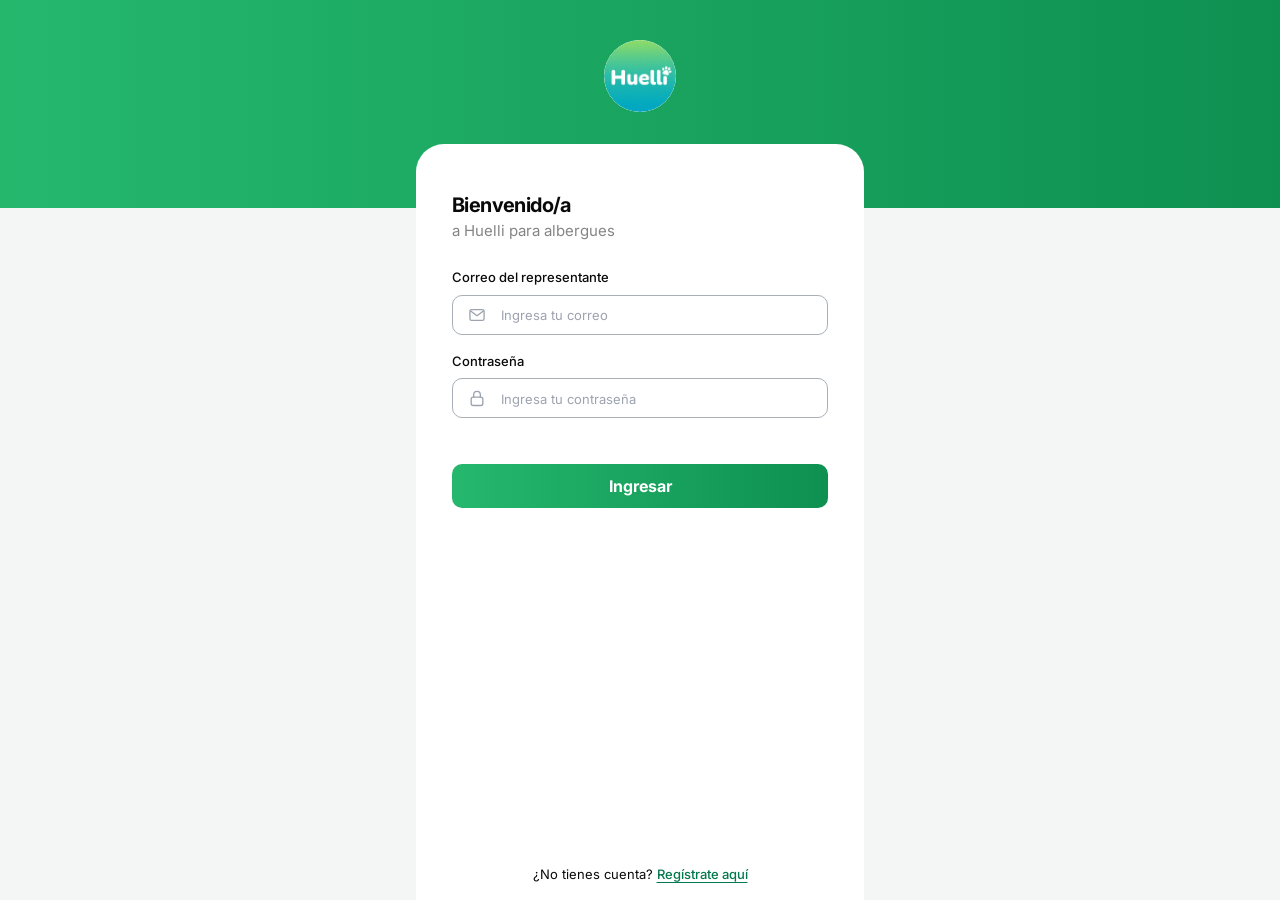
==== commit 7abc893a: "Use the Ingresar CTA gradient on the login and signup header. Co-authored-by: Cursor <cursoragent@cu" ====
--- a/pages/albergue/login-albergue.html
+++ b/pages/albergue/login-albergue.html
@@ -9,7 +9,7 @@
   <link rel="preconnect" href="https://fonts.googleapis.com" />
   <link rel="preconnect" href="https://fonts.gstatic.com" crossorigin />
   <link href="https://fonts.googleapis.com/css2?family=Inter:wght@400;500;600;700&display=swap" rel="stylesheet" />
-  <link rel="stylesheet" href="../../css/mvp.css?v=ds-foundations" />
+  <link rel="stylesheet" href="../../css/mvp.css?v=hero-cta" />
 </head>
 <body class="font-sans mvp-app mvp-login">
   <div class="mvp-shell mvp-shell--sheet">
--- a/css/mvp.css
+++ b/css/mvp.css
@@ -366,7 +366,7 @@
   width: 100%;
   margin: 0;
   padding: calc(28px + env(safe-area-inset-top, 0px)) var(--huelli-inset-sheet) 72px;
-  background: var(--huelli-gradient-hero);
+  background: var(--huelli-gradient-cta);
   border-radius: 0;
   color: var(--huelli-color-on-primary);
 }
@@ -1960,8 +1960,8 @@
 
 .huelli-select-wrap.mvp-status-select-wrap {
   flex: 0 1 auto;
-  width: 9.75rem;
-  max-width: 9.75rem;
+  width: 7.5rem;
+  max-width: 7.5rem;
 }
 
 .mvp-status-select {
@@ -1970,6 +1970,7 @@
   height: var(--huelli-control-input);
   min-height: var(--huelli-control-input);
   padding: 0 2.25rem 0 12px;
+  border-color: var(--huelli-color-text);
   border-radius: var(--huelli-radius-round);
   appearance: none;
   -webkit-appearance: none;
@@ -1981,7 +1982,7 @@
 }
 
 .mvp-panel-item[data-status="adopted"] .mvp-status-select {
-  border-color: var(--huelli-color-border);
+  border-color: var(--huelli-color-text);
   background: var(--huelli-color-adopted-bg);
   color: var(--huelli-color-adopted-text);
 }
@@ -2143,6 +2144,11 @@
     justify-content: flex-end;
     min-width: min-content;
   }
+
+  .huelli-select-wrap.mvp-status-select-wrap {
+    width: 8.75rem;
+    max-width: 8.75rem;
+  }
 }
 
 @media (min-width: 48rem) {
